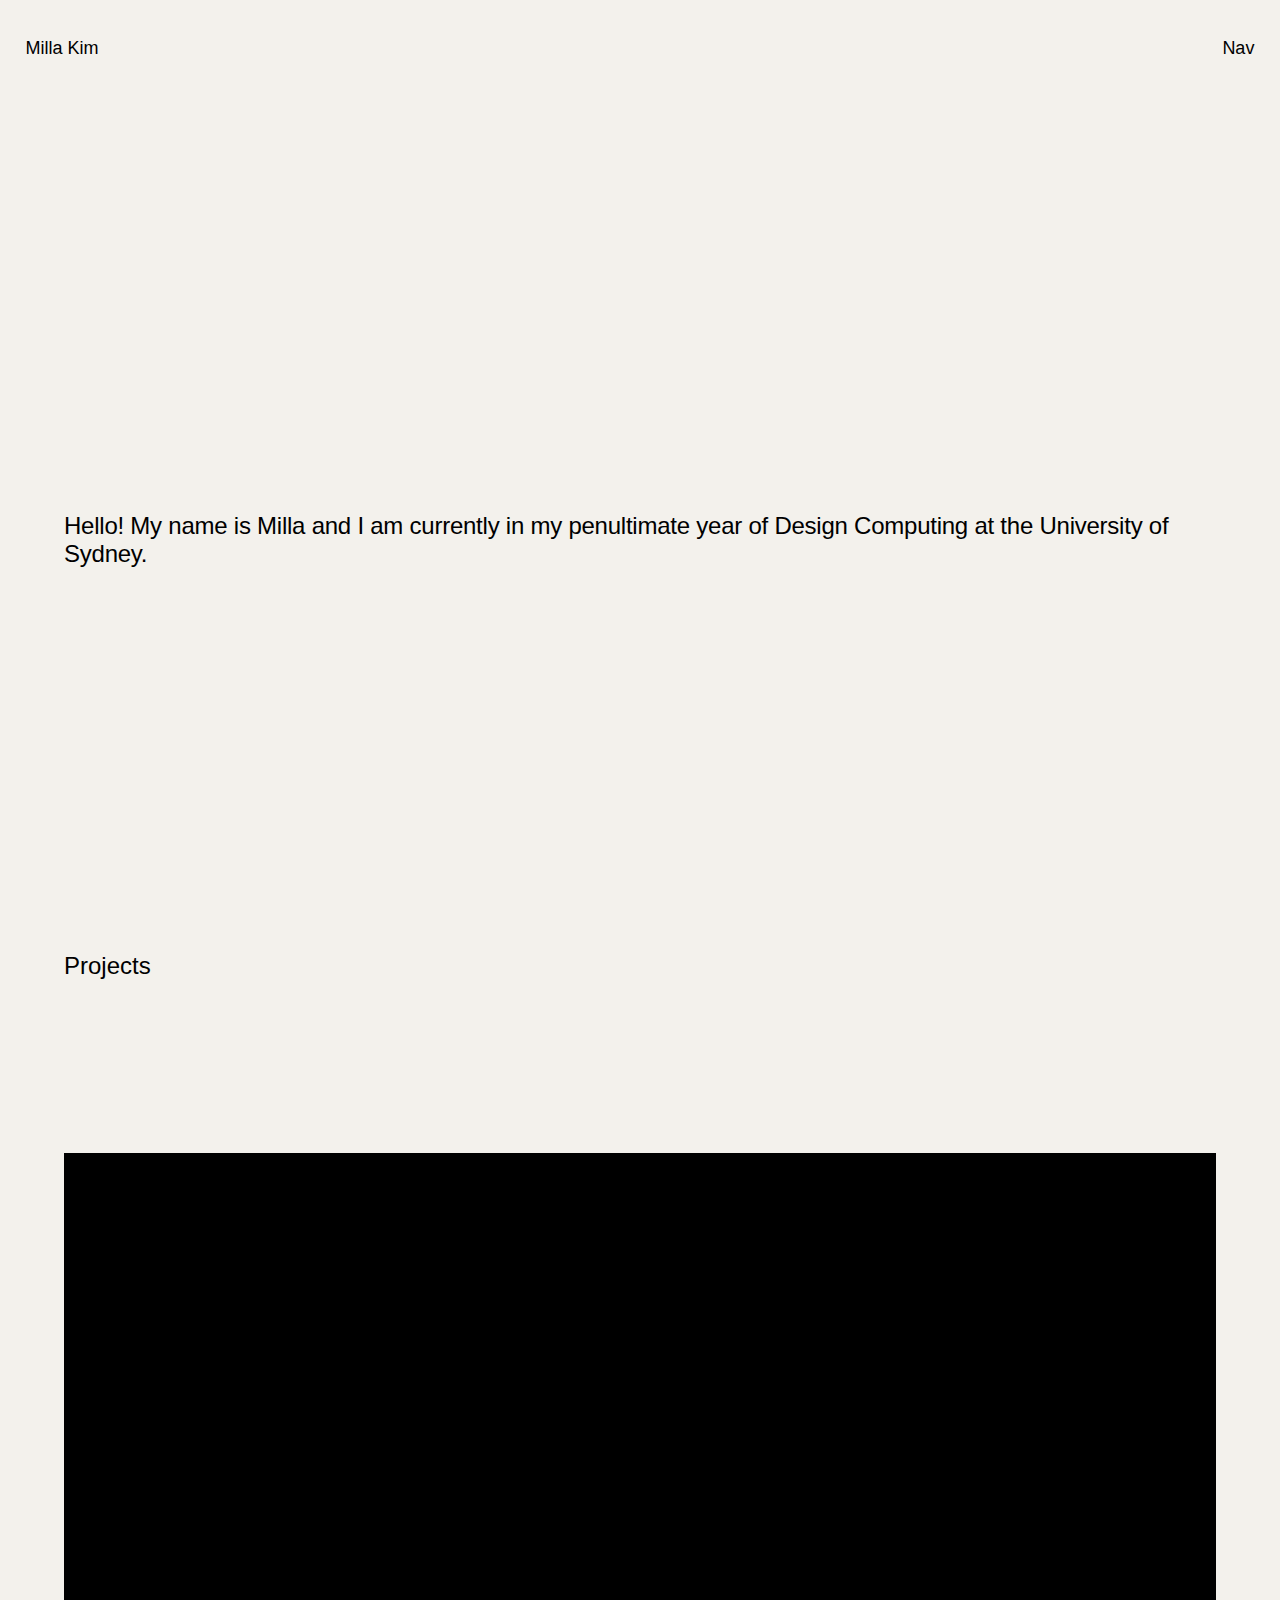
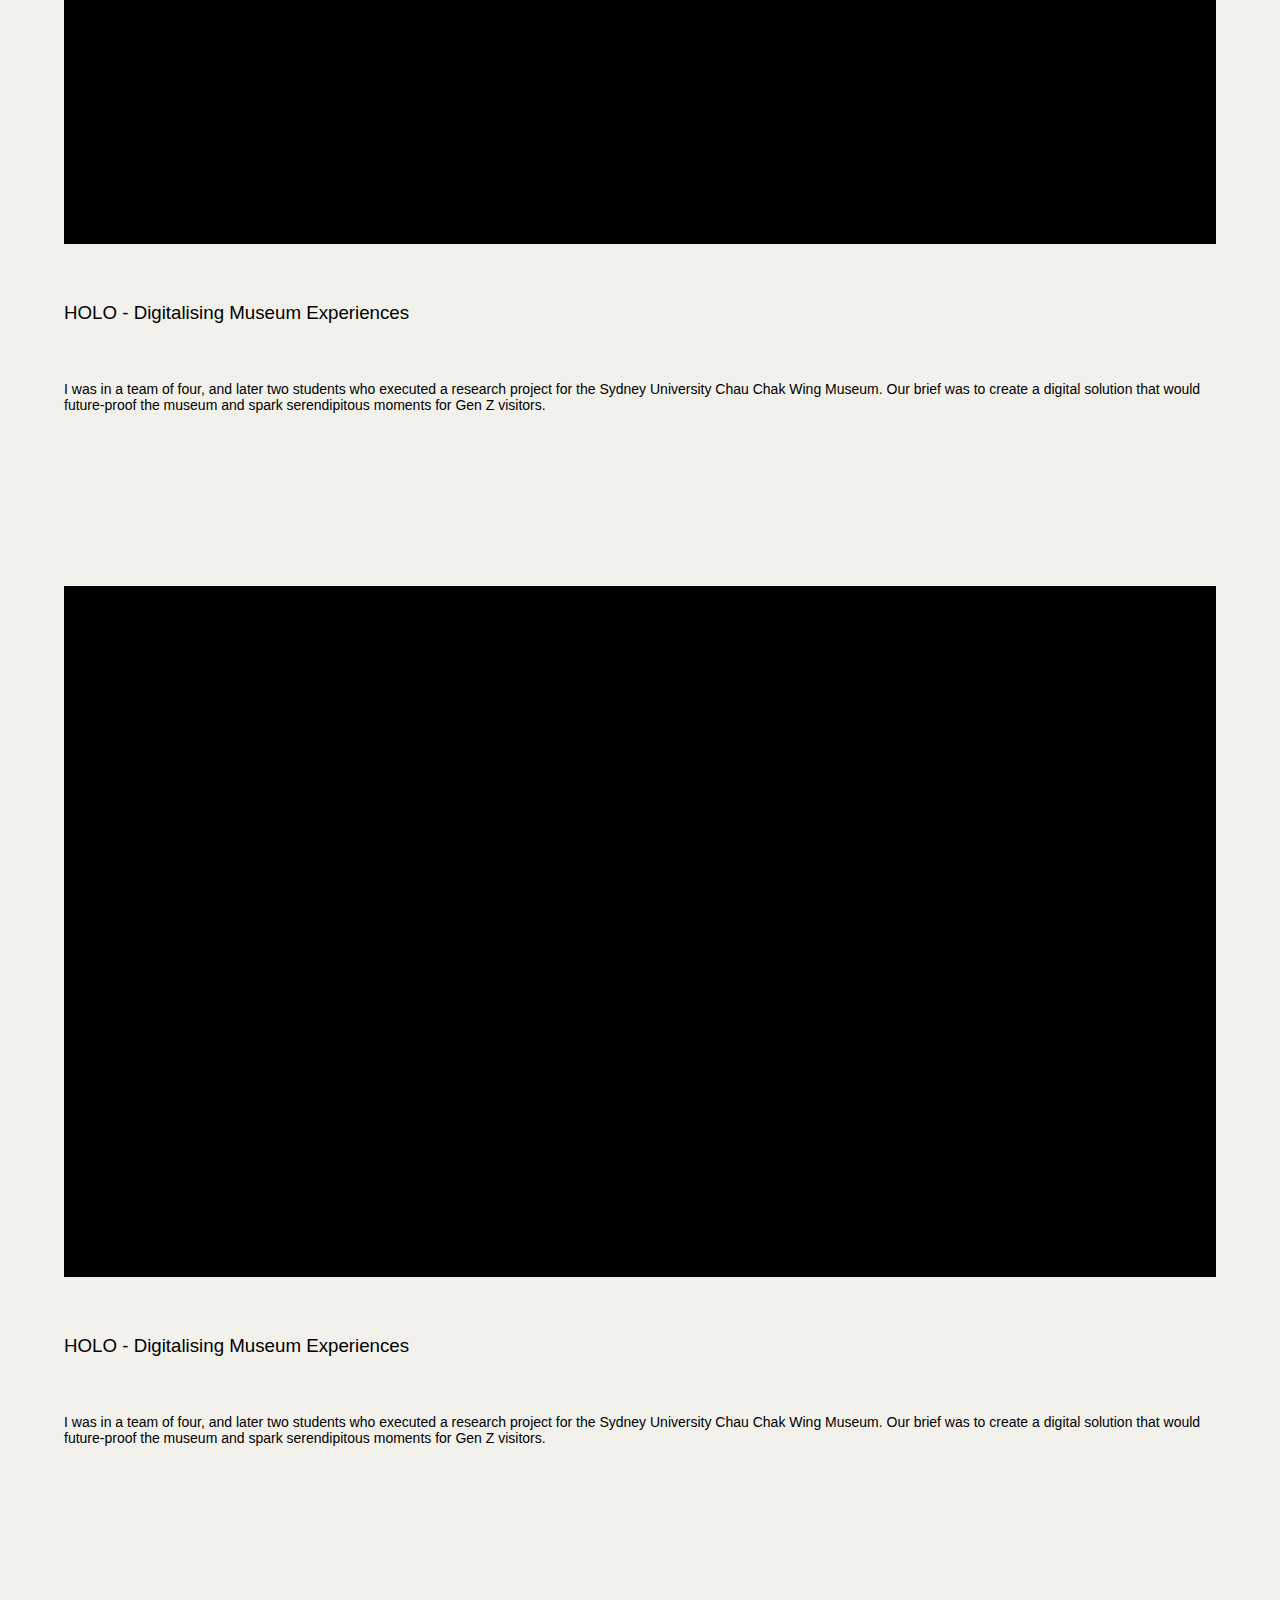
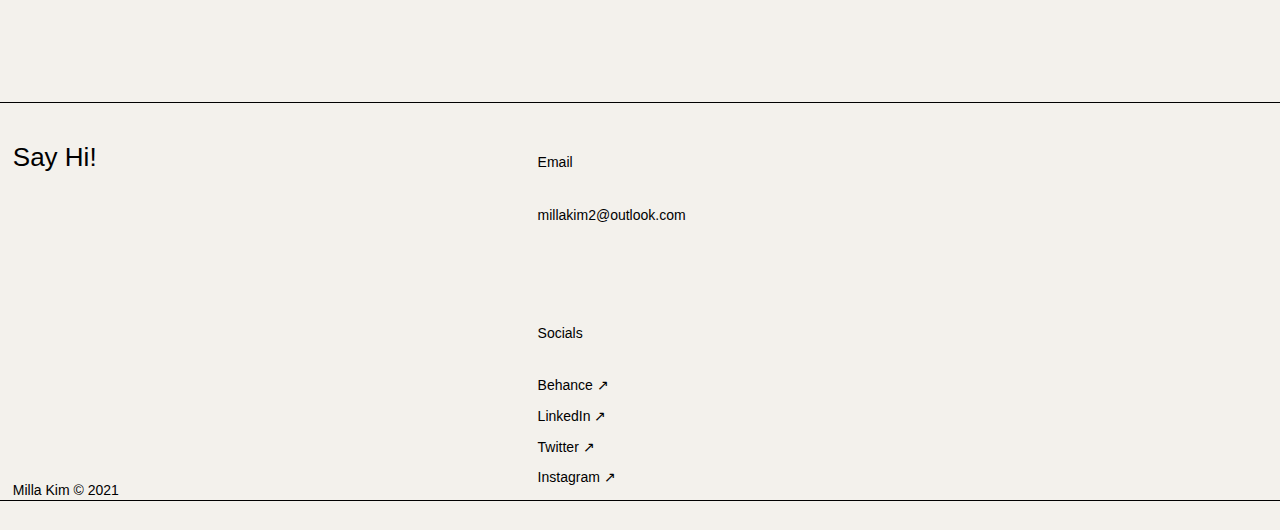
==== index.html @ c2ebceb6 "first commit - most of mobile design done" ====
<!DOCTYPE html>
<html lang="en">
<head>
    <meta charset="UTF-8">
    <meta http-equiv="X-UA-Compatible" content="IE=edge">
    <meta name="viewport" content="width=device-width, initial-scale=1.0">

    <!-- General SEO Tags -->
        <meta name="author" content="Milla Kim">
        <title>Milla Kim - Designer</title> <!-- Webpage Title: what you see in the tab bar -->
        <meta name="description" content=""> <!-- Description: input a little bit about you (160 characters or so) in content -->
        <meta name="keywords" content="Milla Kim, Designer, Portfolio, Graphic Design, User Experience"> <!-- Add more tags so you pop up when people search these things -->

    <!-- Twitter Social Cards - so you can share your portfolio on twitter -->
        <meta name="twitter:card" content="summary_large_image" />
        <!-- <meta name="twitter:site" content="@" /> --> <!-- ucomment this and add relevant twitter account if you want to include it -->
        <meta name="twitter:title" content="Milla Kim - Designer" />
        <meta name="twitter:description" content="" /> <!-- put the same description as the one above -->
        <meta name="twitter:image" content="" /> <!-- put an image here that can be associated with your homepage, either yourself or a screenshot of the homepage-->

    <!-- Open Graph Social Cards - so you can share your portfolio on facebook, linkedin, pinterest etc -->
        <meta property="og:title" content="Milla Kim - Designer" />
        <meta property="og:type" content="article" />
        <meta property="og:image" content="" /> <!-- put an image here that can be associated with your homepage, either yourself or a screenshot of the homepage-->
        <meta property="og:url" content="" /> <!-- after site goes live put the url of this page here -->
        <meta property="og:description" content="" /> <!-- copy and paste description from above-->


    <!-- Links to CSS files -->
        <link rel="stylesheet" href="styles.css">
     

</head>
<body>

    <nav>
        <p>Milla Kim</p>
        <div class="navigation-button">
            <p>Nav</p>
        </div>
    </nav>

    <main>
        <header>
            <h1>Hello! My name is Milla and I am currently in my penultimate year of Design Computing at the University of Sydney. </h1>
        </header>

        <div class="projects-container">
            
            <div class="projects-title">
                <h2>Projects</h2>
            </div>

            <article class="project">
                <a href="HOLO.html">
                    <div class="project-image">
                    </div>
                    <div class="project-text">
                        <div class="title">
                            <h3>HOLO - Digitalising Museum Experiences </h3>
                        </div>
                        <div class="description">
                            <p>I was in a team of four, and later two students who executed a research project for the Sydney University Chau Chak Wing Museum. Our brief was to create a digital solution that would future-proof the museum and spark serendipitous moments for Gen Z visitors.</p>
                        </div>
                    </div>
                </a>
            </article>

            <article class="project">
                <a href="#">
                    <div class="project-image">
                    </div>
                    <div class="project-text">
                        <div class="title">
                            <h3>HOLO - Digitalising Museum Experiences </h3>
                        </div>
                        <div class="description">
                            <p>I was in a team of four, and later two students who executed a research project for the Sydney University Chau Chak Wing Museum. Our brief was to create a digital solution that would future-proof the museum and spark serendipitous moments for Gen Z visitors.</p>
                        </div>
                    </div>
                </a>
            </article>

        </div>
        
    </main>

    <footer>
        <div class="left-text">
            <p>Say Hi!</p>
        </div>
        <div class="right-text">
            <div class="footer-section">
                <div class="subtitle">
                    <p>Email</p>
                </div>
                <p><a href="mailto:millakim2@outlook.com">millakim2@outlook.com</a></p>
            </div>
            <div class="footer-section final">
                <div class="subtitle">
                    <p>Socials</p>
                </div>
                <p><a href="#">Behance ↗</a></p>
                <p><a href="#">LinkedIn ↗</a></p>
                <p><a href="#">Twitter ↗</a></p>
                <p><a href="#">Instagram ↗</a></p>
            </div>
        </div>
        <div class="copyright">
            <p>Milla Kim © 2021</p>
        </div>
    </footer>
    <div class="home-button"></div>
</body>
</html>


<!-- 

    <div class="projects-container">

            <article class="project">
                <div class="project-image">
                </div>
                <div class="project-text">
                    <div class="title">
                        <h3></h3>
                    </div>
                    <div class="description">
                        <p></p>
                    </div>
                </div>
            </article>
            


        </div>


 -->
---- styles.css ----
/*  ----------------------------
    Global Styles
    ---------------------------- */

    :root {
        --green: #34852D;
    }

body {
    background-color: #F3F1EC;

    margin: 0;
    padding: 0;

    overflow-x: hidden;

    font-family: Arial, Helvetica, sans-serif;
}

main {
    margin-top: 40%;
}

/*  ----------------------------
    Typography
    ---------------------------- */


h1 {
    font-weight: 500;
    font-size: 24px;
    letter-spacing: -0.01em;
}

h2 {
    font-weight: 400;
    font-size: 24px;
    margin: 0;

}

h3 {
    font-weight: 400;
    margin: 0;
}

p {
    font-size: 14px;
    margin: 0;
}

a {
    color: black;
    text-decoration: none;
}

/*  ----------------------------
    Navigation
    ---------------------------- */

nav {
    display: flex;
    justify-content: space-between;

    position: fixed;
    top: 0;

    padding: 3% 2vw;

    width: 96vw;

    background-color: #F3F1EC;

    
}

nav p {
    font-size: 18px;
}



/*  ----------------------------
    Layout
    ---------------------------- */

    /* ------ HOMEPAGE ------ */

:root {
    --margin: 0 5vw;
    --caseStudyMargin: 0 2vw;
}

header {
    margin: var(--margin);
    margin-bottom: 30%;
}


.projects-container {
    margin: var(--margin);
    margin-top: 10%;
    margin-bottom: 10%;
}


/* Individual Project Thumbnail Styles */

.project {
    margin-top: 15%;
}

.project-image {
    background-color: black;
    width: 100%;
    padding-top: 60%;
}

.title {
    margin-top: 5%;
}

.description {
    margin-top: 5%;
}




    /* ------ CASE STUDY ------ */

/* Project Details */

.projectTitle {
    margin-left: 20vw;
    margin-top: -20%;
    margin-right: 4vw;
}

.projectHeadImage {
    width: 96vw;
    padding-top: 55%;
    background-color: black;
    margin: var(--caseStudyMargin);
}

.projectDescription {
    margin: var(--caseStudyMargin);
    width: 90vw;
}

.projectDescription .description {
    font-size: 18px;
    margin-top: 4%;
    margin-bottom: 20%;
}

.projectDescription .description p {
    font-size: 18px;
}

.projectDetails {}

.detail {
    display: flex;
    margin-top: 2%;

}

.detailHeading {
    width: 20vw;
    color: var(--green);
}

/* Project Section */

section {
    margin: var(--caseStudyMargin);
    margin-top: 30%;
}

.headerOne h1 {
    margin-bottom: 0;
}

.additionalText {
    margin-top: 3%;
}

.additionalText p {
    color: var(--green);
    font-size: 18px;
}

.list {
    margin-left: 5vw;
    width: 90vw;
    margin-bottom: 30%;
}

ol li {
    font-size: 18px;
    margin-top: 15%;
}

ul {
    margin: 0;
    padding: 0;
}

ul li {
    list-style-type:none;

    font-size: 14px;

    margin-top: 2%;

}

ul li a {
    color: var(--green);

}

.fullLandscapeImage {
    background-color: black;
    width: 96vw;
    padding-top: 50%;
    margin-bottom: 3%;
}

.sectionText {
    margin-top: 20%;
}

.sectionText h3 {
    margin-bottom: 5%;
}

.sectionText p {
    margin-bottom: 1em;
    font-size: 16px;
}




/* Footer Styles */
footer {
    display: flex;
    position: relative;
    width: 98vw;
    padding: 0 1vw;
    padding-top: 3%;

    margin-top: 20%;

    border-top: 1px solid black;

}


.left-text {
    width: 40vw;
}

.left-text p {
    font-size: 26px;
}

.right-text {
    margin-top: 1%;
    margin-left: 1vw;
    width: 57vw;
}

.footer-section {
    margin-bottom: 14%;
}

.final {
    margin-bottom: 0;
}

.footer-section p {
    margin-bottom: 2%;
}

.subtitle {
    margin-bottom: 5%;
}

.copyright {
    position: absolute;
    bottom: 0;
}

.copyright p {
    margin-bottom: 2%;

}

.home-button {
    width: 100vw;
    /* height: 20vh; */

    overflow: hidden;

    display:inline-block;
    white-space: nowrap;

    border-top: 1px solid black;
    padding-top: 2%;
}

.marquee-container {
    width: 1160px;
    display: flex;
    flex-wrap: nowrap;
    animation: move 10s infinite linear;
    /* text-align: center; */

}

@keyframes move {
    to {
      transform: translateX(-50%);
    }
  }

.marquee-container p {
    font-size: 36px;
    margin:0;
    padding-left:0px;
    /* border: 1px solid blue; */
    width: 580px;


}
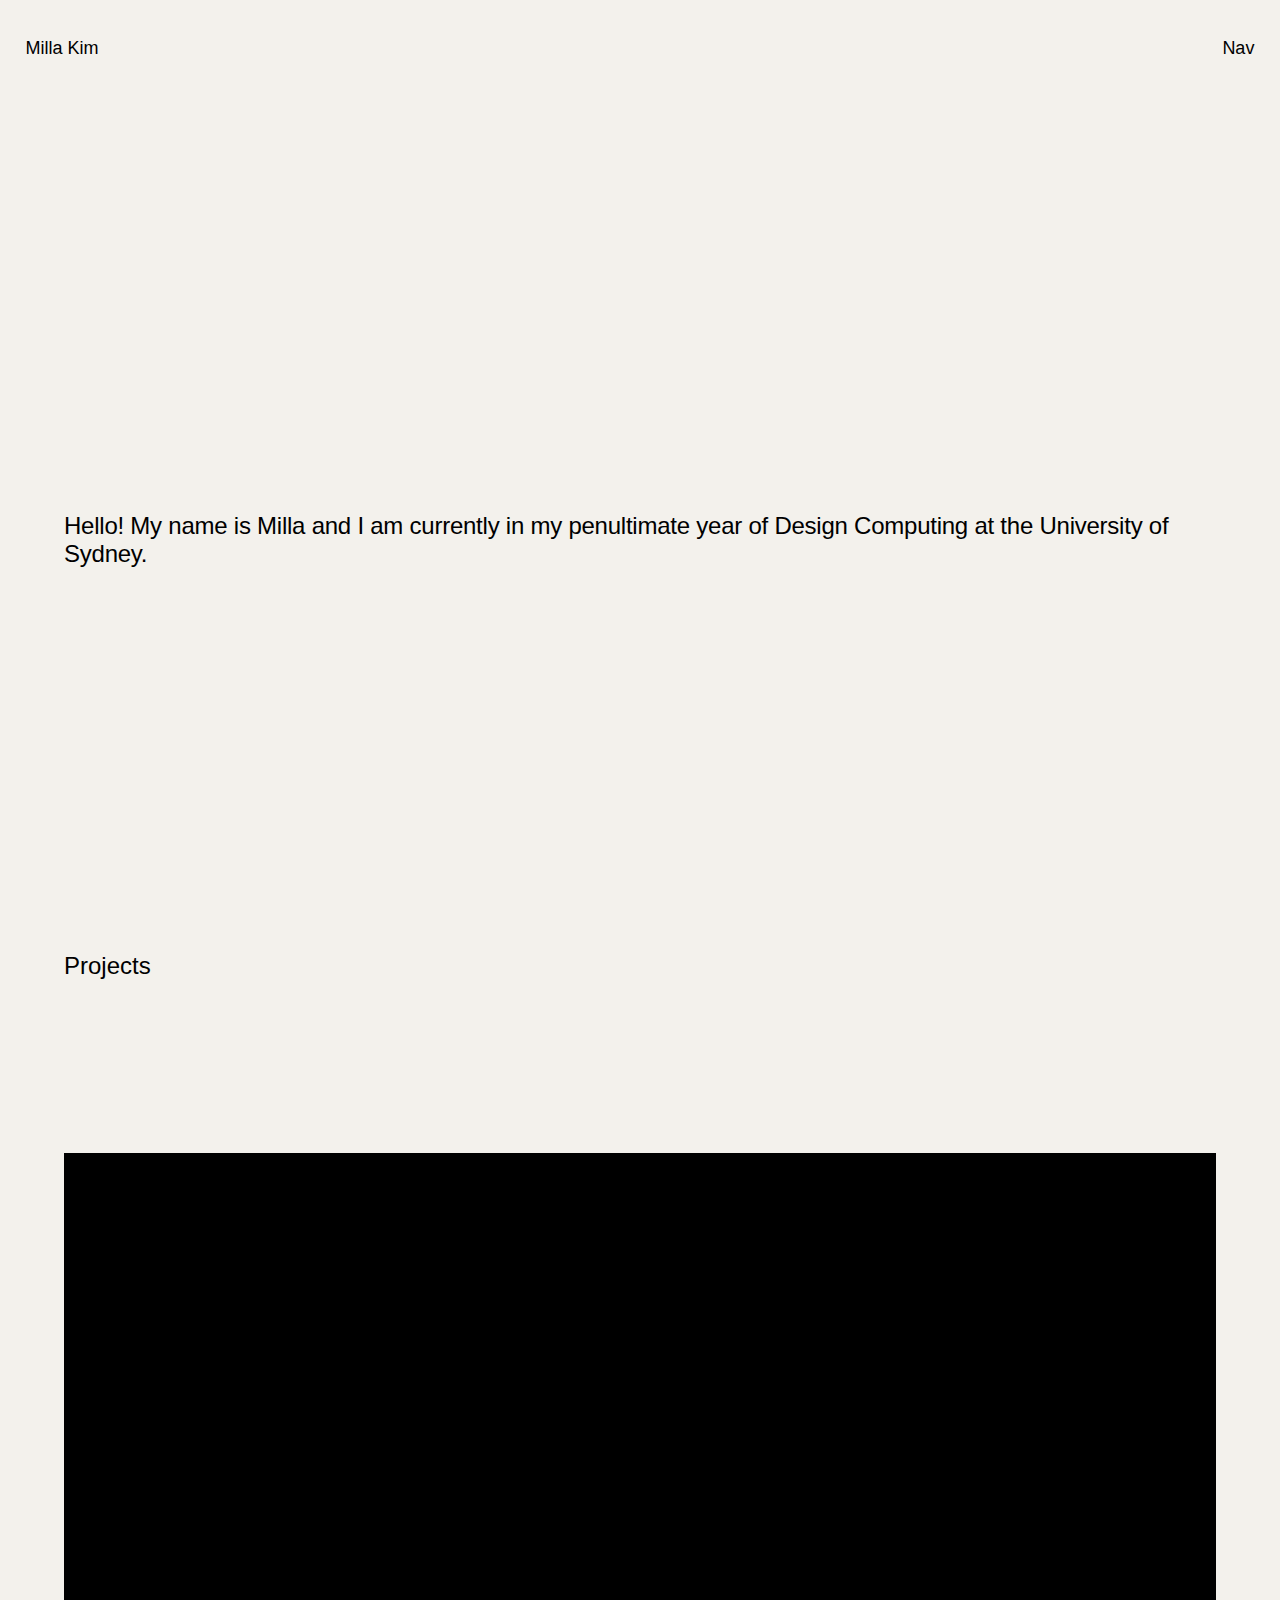
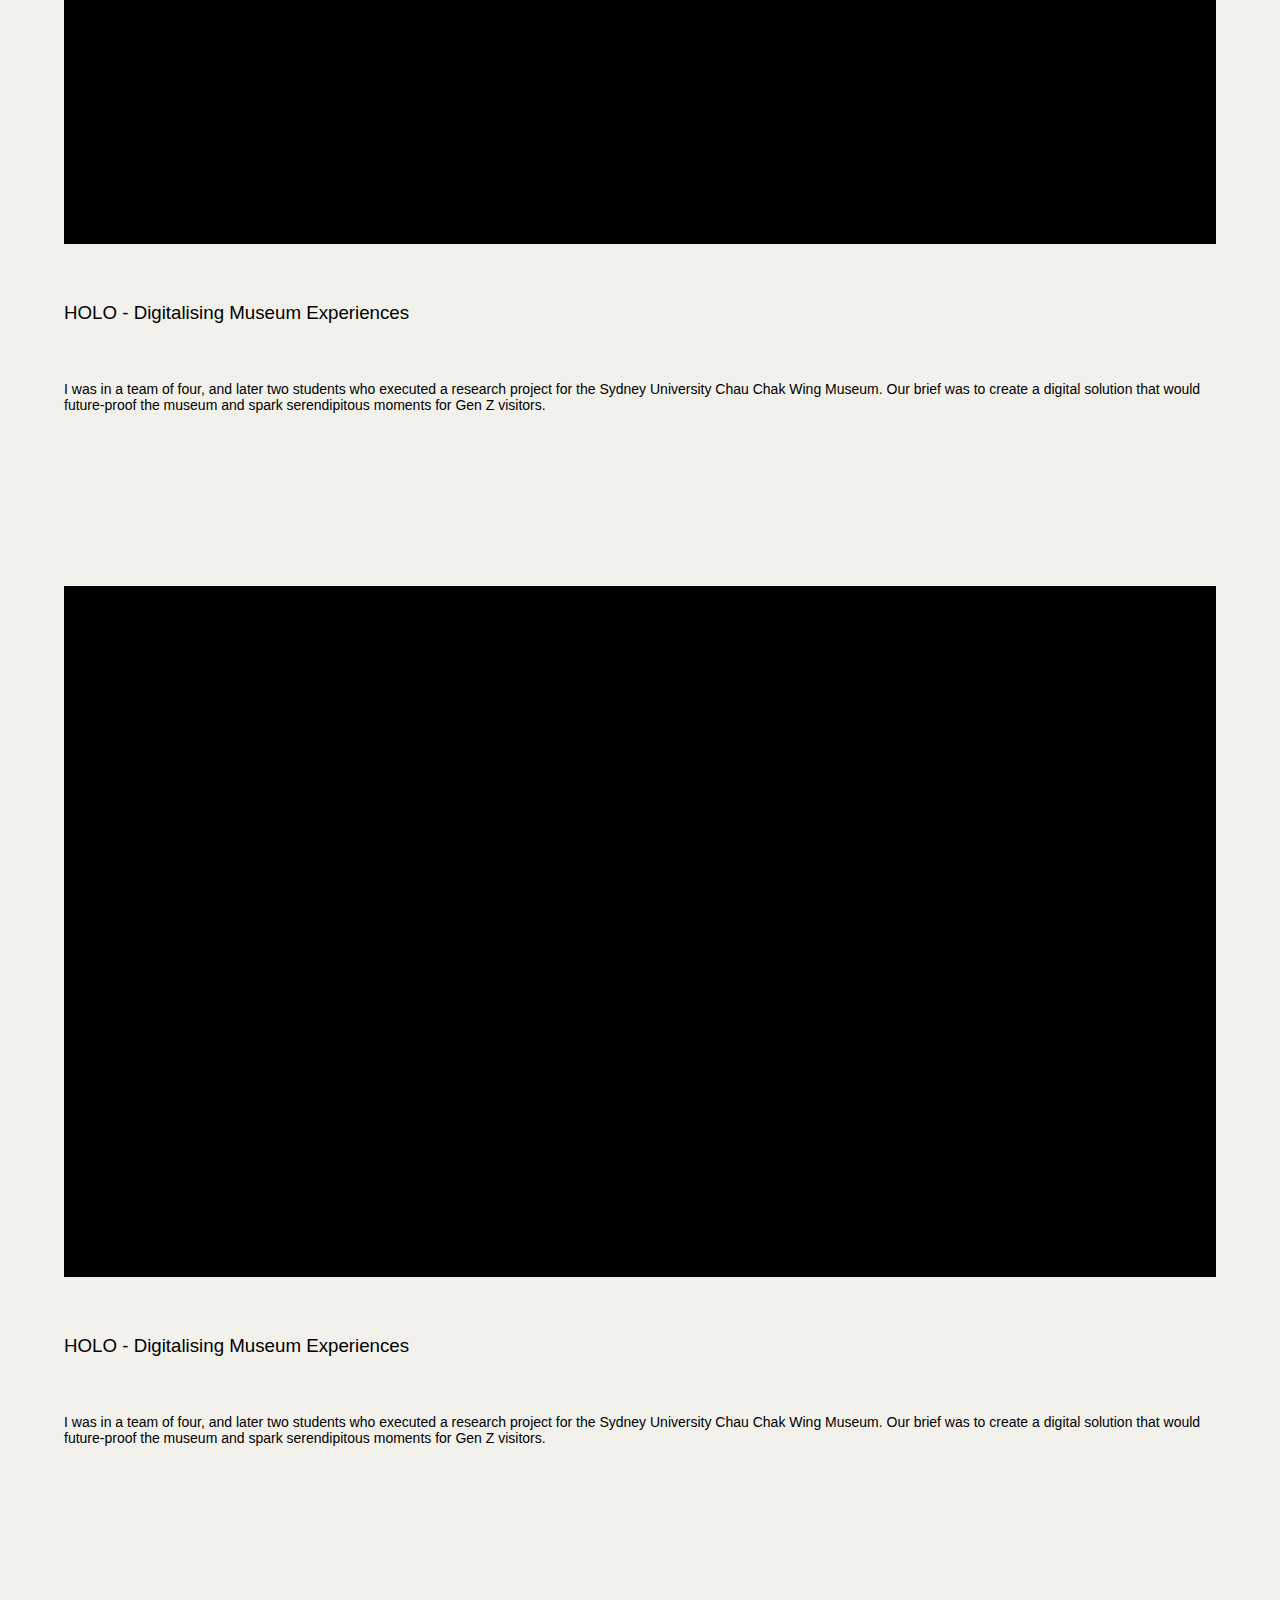
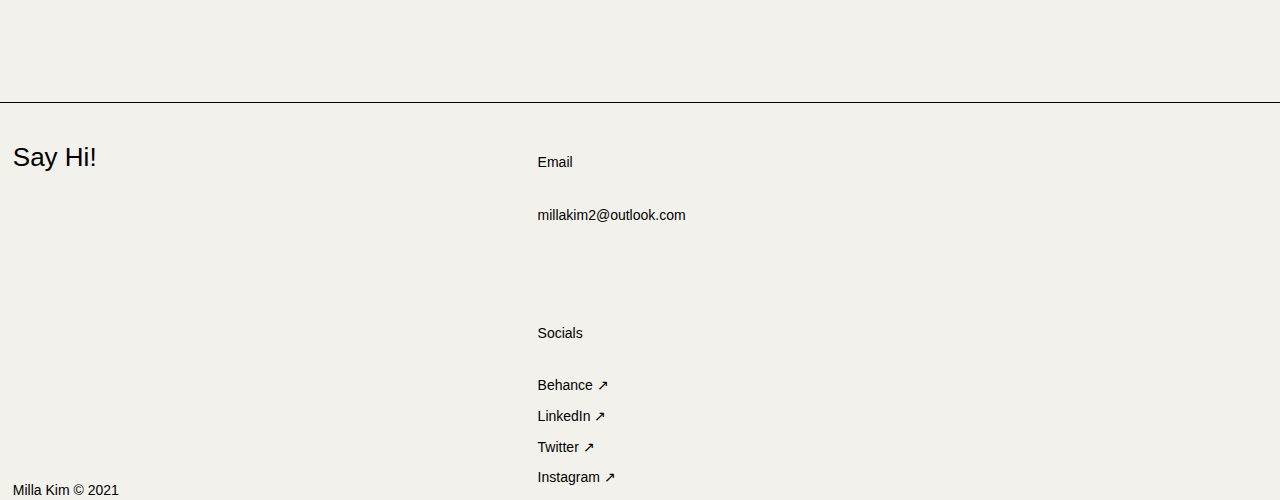
==== commit a914ab51: "making sure you can go back and forth between pages" ====
--- a/index.html
+++ b/index.html
@@ -110,7 +110,6 @@
             <p>Milla Kim © 2021</p>
         </div>
     </footer>
-    <div class="home-button"></div>
 </body>
 </html>
 
